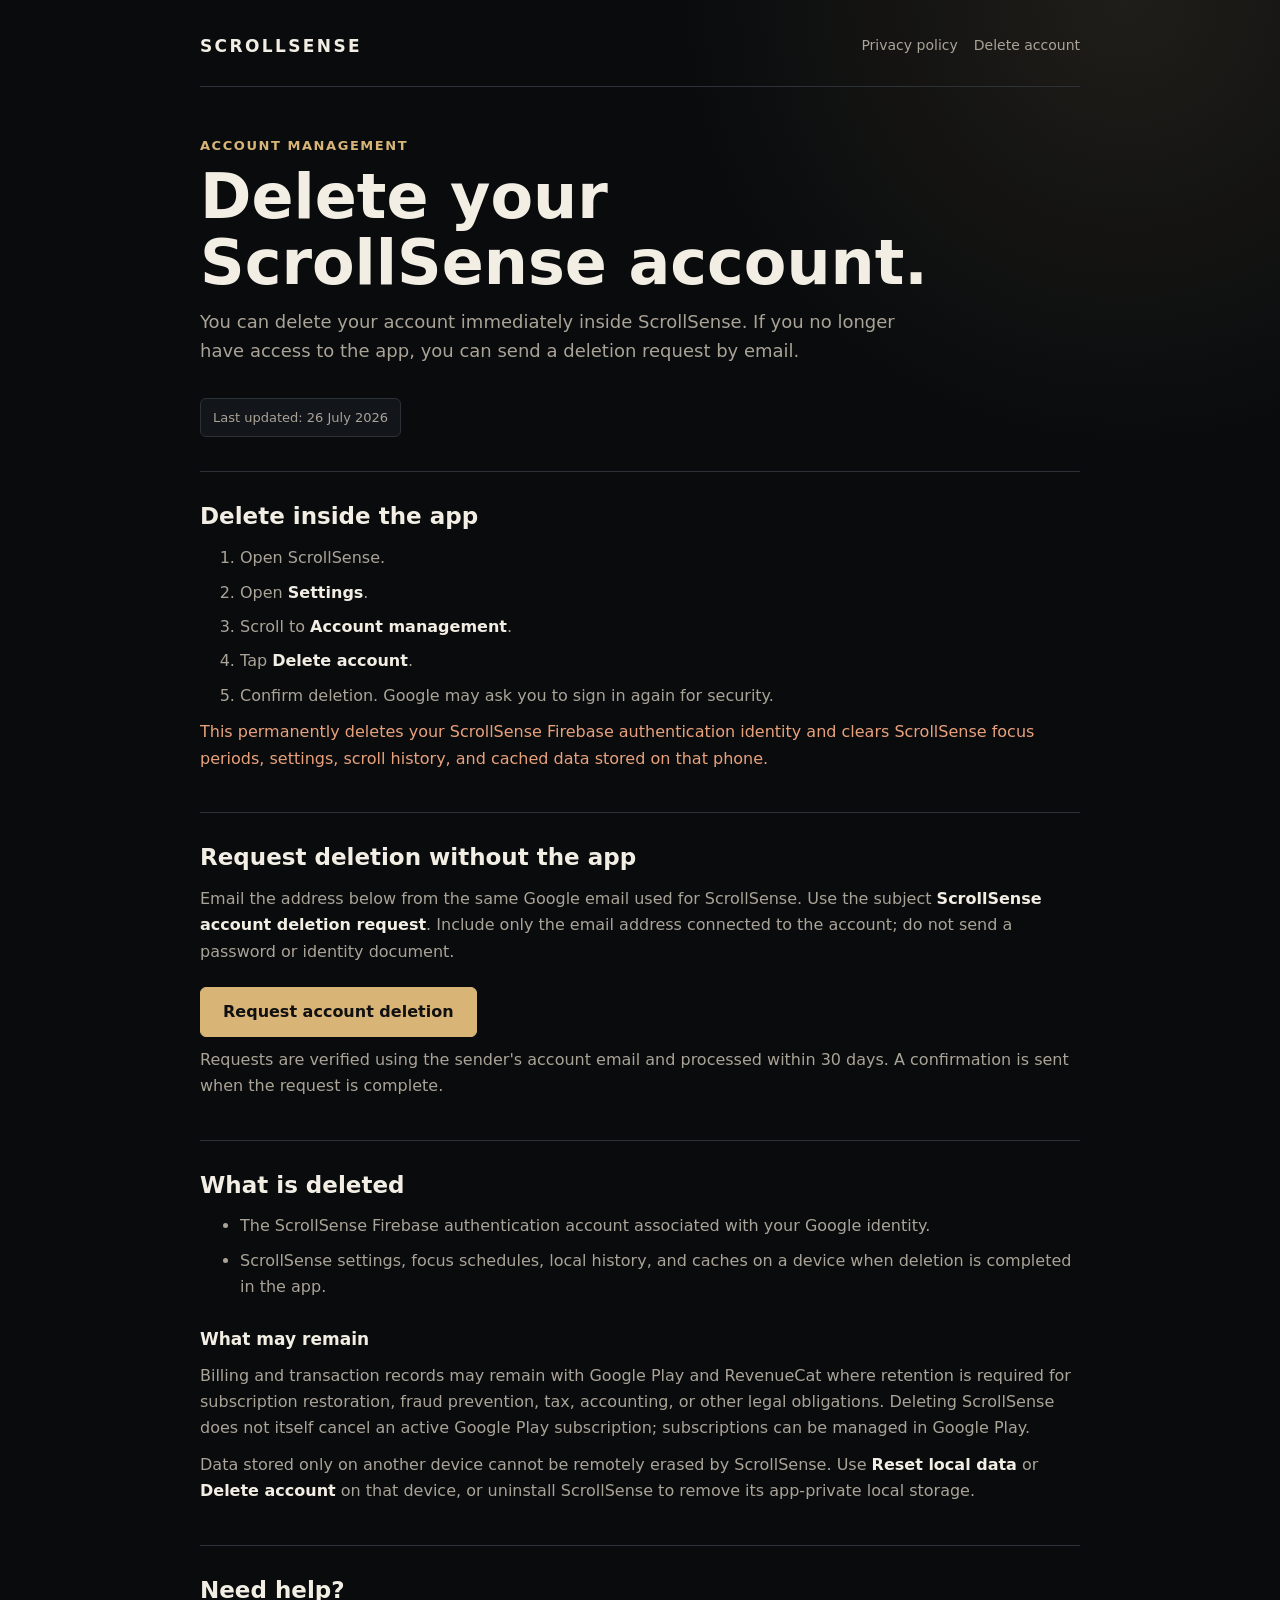
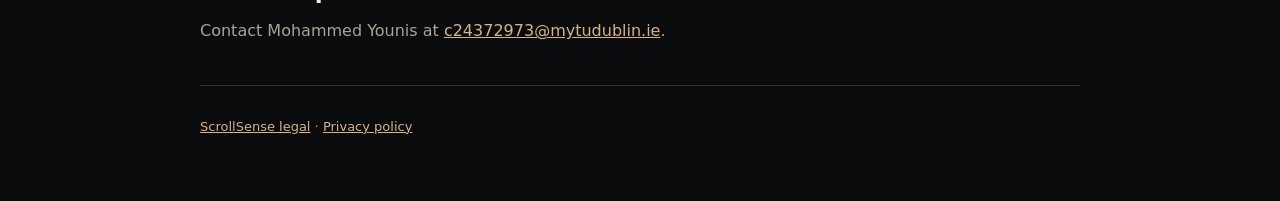
==== delete-account.html @ c6dba680 "Publish ScrollSense legal pages" ====
<!doctype html>
<html lang="en">
<head>
  <meta charset="utf-8">
  <meta name="viewport" content="width=device-width, initial-scale=1">
  <meta name="description" content="Delete a ScrollSense account and associated data.">
  <title>Delete Account | ScrollSense</title>
  <link rel="stylesheet" href="legal.css">
</head>
<body>
  <div class="shell">
    <header class="brand">
      <a class="brand-name" href="index.html">ScrollSense</a>
      <nav class="nav" aria-label="Legal pages">
        <a href="privacy-policy.html">Privacy policy</a>
        <a href="delete-account.html" aria-current="page">Delete account</a>
      </nav>
    </header>
    <main>
      <div class="eyebrow">Account management</div>
      <h1>Delete your ScrollSense account.</h1>
      <p class="lede">
        You can delete your account immediately inside ScrollSense. If you no longer have access
        to the app, you can send a deletion request by email.
      </p>
      <div class="meta">Last updated: 26 July 2026</div>

      <section>
        <h2>Delete inside the app</h2>
        <ol>
          <li>Open ScrollSense.</li>
          <li>Open <strong>Settings</strong>.</li>
          <li>Scroll to <strong>Account management</strong>.</li>
          <li>Tap <strong>Delete account</strong>.</li>
          <li>Confirm deletion. Google may ask you to sign in again for security.</li>
        </ol>
        <p class="danger-note">
          This permanently deletes your ScrollSense Firebase authentication identity and clears
          ScrollSense focus periods, settings, scroll history, and cached data stored on that phone.
        </p>
      </section>

      <section>
        <h2>Request deletion without the app</h2>
        <p>
          Email the address below from the same Google email used for ScrollSense. Use the subject
          <strong>ScrollSense account deletion request</strong>. Include only the email address
          connected to the account; do not send a password or identity document.
        </p>
        <a class="action" href="mailto:c24372973@mytudublin.ie?subject=ScrollSense%20account%20deletion%20request&amp;body=Please%20delete%20the%20ScrollSense%20account%20associated%20with%20this%20email%20address.">
          Request account deletion
        </a>
        <p>
          Requests are verified using the sender's account email and processed within 30 days.
          A confirmation is sent when the request is complete.
        </p>
      </section>

      <section>
        <h2>What is deleted</h2>
        <ul>
          <li>The ScrollSense Firebase authentication account associated with your Google identity.</li>
          <li>ScrollSense settings, focus schedules, local history, and caches on a device when deletion is completed in the app.</li>
        </ul>
        <h3>What may remain</h3>
        <p>
          Billing and transaction records may remain with Google Play and RevenueCat where
          retention is required for subscription restoration, fraud prevention, tax, accounting,
          or other legal obligations. Deleting ScrollSense does not itself cancel an active Google
          Play subscription; subscriptions can be managed in Google Play.
        </p>
        <p>
          Data stored only on another device cannot be remotely erased by ScrollSense. Use
          <strong>Reset local data</strong> or <strong>Delete account</strong> on that device, or
          uninstall ScrollSense to remove its app-private local storage.
        </p>
      </section>

      <section>
        <h2>Need help?</h2>
        <p>
          Contact Mohammed Younis at
          <a href="mailto:c24372973@mytudublin.ie">c24372973@mytudublin.ie</a>.
        </p>
      </section>
    </main>
    <footer>
      <a href="index.html">ScrollSense legal</a> &middot;
      <a href="privacy-policy.html">Privacy policy</a>
    </footer>
  </div>
</body>
</html>
---- legal.css ----
:root {
  color-scheme: dark;
  --bg: #090b0d;
  --surface: #12151a;
  --surface-strong: #191d23;
  --border: #2c3138;
  --text: #f3eee4;
  --muted: #aaa397;
  --gold: #d8b477;
  --danger: #e9a17c;
}

* {
  box-sizing: border-box;
}

html {
  background: var(--bg);
}

body {
  margin: 0;
  min-height: 100vh;
  background:
    radial-gradient(circle at 88% 0%, rgba(216, 180, 119, 0.11), transparent 28rem),
    var(--bg);
  color: var(--text);
  font-family: Inter, ui-sans-serif, system-ui, -apple-system, BlinkMacSystemFont, "Segoe UI", sans-serif;
  font-size: 16px;
  line-height: 1.65;
}

a {
  color: var(--gold);
}

a:hover {
  color: #f0d3a0;
}

.shell {
  width: min(880px, calc(100% - 32px));
  margin: 0 auto;
  padding: 28px 0 64px;
}

.brand {
  display: flex;
  align-items: center;
  justify-content: space-between;
  gap: 20px;
  padding: 4px 0 26px;
  border-bottom: 1px solid var(--border);
}

.brand-name {
  color: var(--text);
  font-size: 17px;
  font-weight: 750;
  letter-spacing: 0.14em;
  text-decoration: none;
  text-transform: uppercase;
}

.nav {
  display: flex;
  flex-wrap: wrap;
  gap: 16px;
}

.nav a {
  color: var(--muted);
  font-size: 14px;
  text-decoration: none;
}

main {
  padding-top: 48px;
}

.eyebrow {
  color: var(--gold);
  font-size: 13px;
  font-weight: 750;
  letter-spacing: 0.12em;
  text-transform: uppercase;
}

h1 {
  max-width: 760px;
  margin: 8px 0 12px;
  color: var(--text);
  font-size: clamp(36px, 7vw, 62px);
  line-height: 1.05;
}

.lede {
  max-width: 720px;
  margin: 0 0 32px;
  color: var(--muted);
  font-size: 18px;
}

.meta {
  display: inline-flex;
  margin-bottom: 34px;
  padding: 8px 12px;
  border: 1px solid var(--border);
  border-radius: 6px;
  background: var(--surface);
  color: var(--muted);
  font-size: 13px;
}

.notice {
  margin: 0 0 32px;
  padding: 18px 20px;
  border: 1px solid rgba(216, 180, 119, 0.4);
  border-radius: 8px;
  background: rgba(216, 180, 119, 0.08);
}

section {
  padding: 30px 0;
  border-top: 1px solid var(--border);
}

h2 {
  margin: 0 0 14px;
  font-size: 23px;
  line-height: 1.25;
}

h3 {
  margin: 24px 0 8px;
  font-size: 17px;
}

p,
ul,
ol {
  margin: 10px 0;
  color: var(--muted);
}

li + li {
  margin-top: 8px;
}

strong {
  color: var(--text);
}

.table-wrap {
  overflow-x: auto;
  margin-top: 18px;
  border: 1px solid var(--border);
  border-radius: 8px;
}

table {
  width: 100%;
  min-width: 660px;
  border-collapse: collapse;
  background: var(--surface);
}

th,
td {
  padding: 14px 16px;
  border-bottom: 1px solid var(--border);
  color: var(--muted);
  text-align: left;
  vertical-align: top;
}

th {
  color: var(--text);
  background: var(--surface-strong);
  font-size: 13px;
  letter-spacing: 0.04em;
}

tr:last-child td {
  border-bottom: 0;
}

.action {
  display: inline-flex;
  align-items: center;
  justify-content: center;
  min-height: 50px;
  margin-top: 12px;
  padding: 0 22px;
  border: 1px solid var(--gold);
  border-radius: 6px;
  background: var(--gold);
  color: #111;
  font-weight: 750;
  text-decoration: none;
}

.action:hover {
  background: #e6c793;
  color: #111;
}

.danger-note {
  color: var(--danger);
}

footer {
  padding-top: 30px;
  border-top: 1px solid var(--border);
  color: var(--muted);
  font-size: 13px;
}

@media (max-width: 600px) {
  .brand {
    align-items: flex-start;
    flex-direction: column;
  }

  main {
    padding-top: 34px;
  }

  .lede {
    font-size: 16px;
  }
}
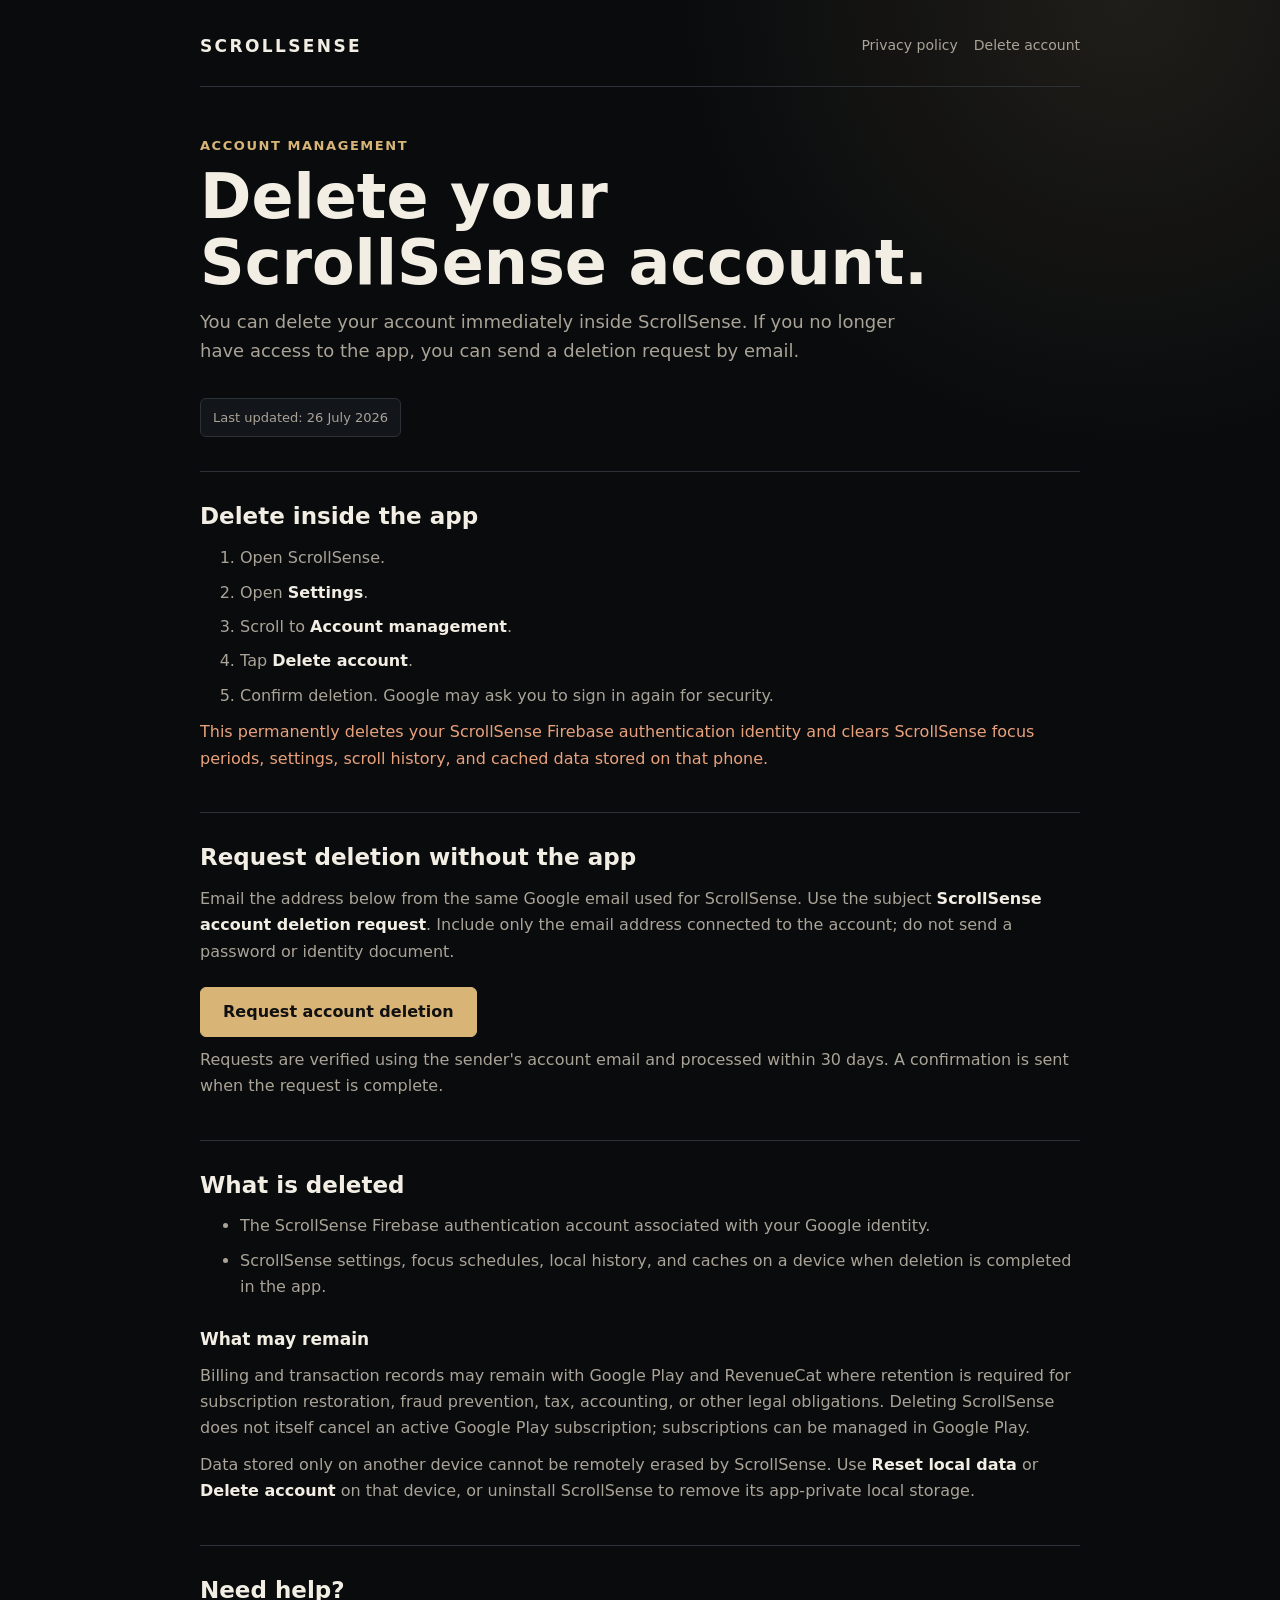
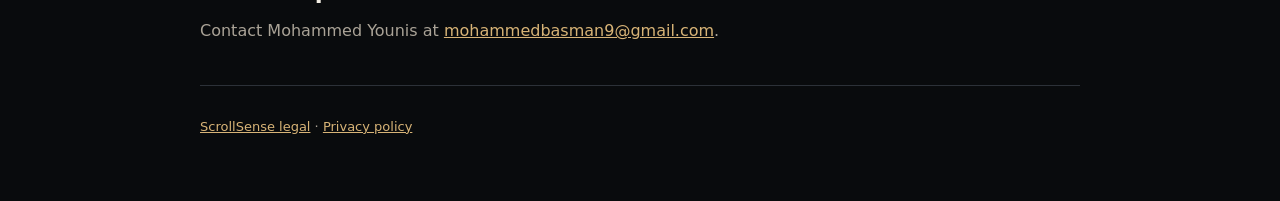
==== commit 433e3c6a: "Update privacy contact email" ====
--- a/delete-account.html
+++ b/delete-account.html
@@ -47,7 +47,7 @@
           <strong>ScrollSense account deletion request</strong>. Include only the email address
           connected to the account; do not send a password or identity document.
         </p>
-        <a class="action" href="mailto:c24372973@mytudublin.ie?subject=ScrollSense%20account%20deletion%20request&amp;body=Please%20delete%20the%20ScrollSense%20account%20associated%20with%20this%20email%20address.">
+        <a class="action" href="mailto:mohammedbasman9@gmail.com?subject=ScrollSense%20account%20deletion%20request&amp;body=Please%20delete%20the%20ScrollSense%20account%20associated%20with%20this%20email%20address.">
           Request account deletion
         </a>
         <p>
@@ -80,7 +80,7 @@
         <h2>Need help?</h2>
         <p>
           Contact Mohammed Younis at
-          <a href="mailto:c24372973@mytudublin.ie">c24372973@mytudublin.ie</a>.
+          <a href="mailto:mohammedbasman9@gmail.com">mohammedbasman9@gmail.com</a>.
         </p>
       </section>
     </main>
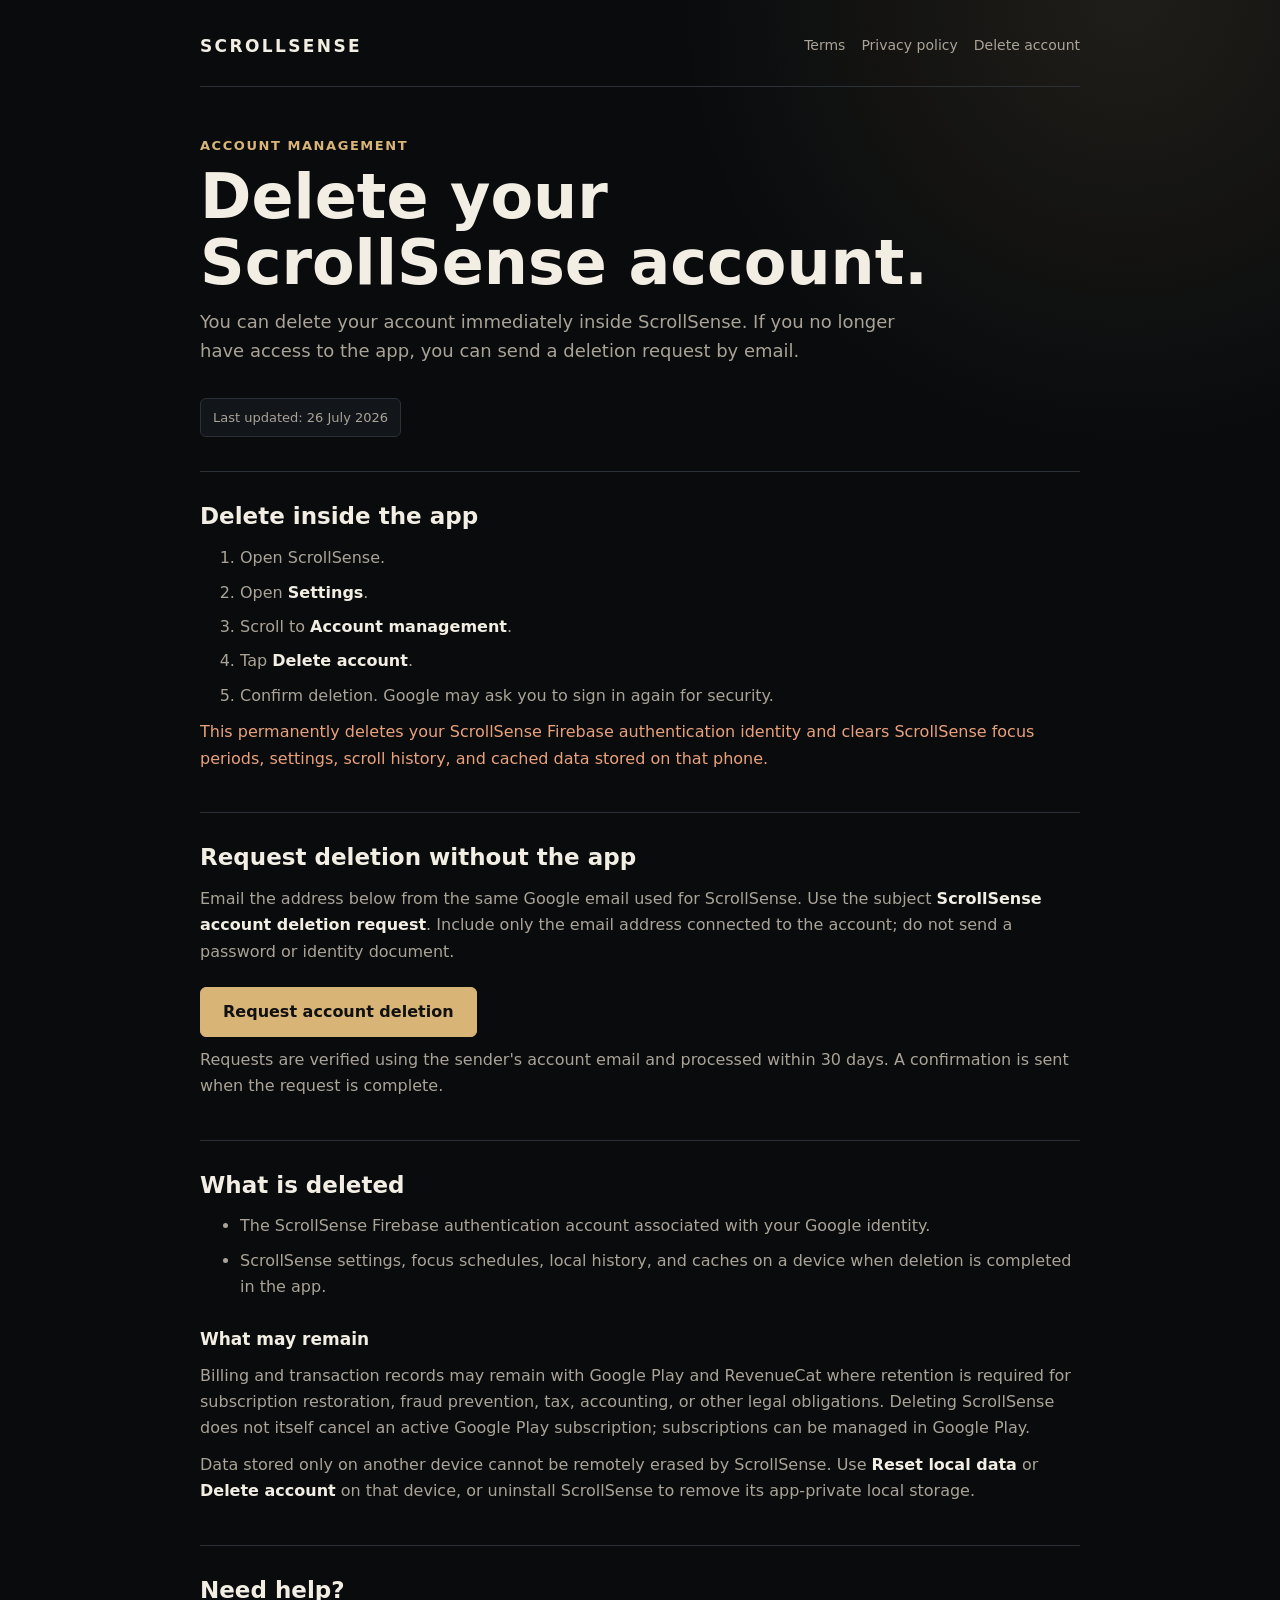
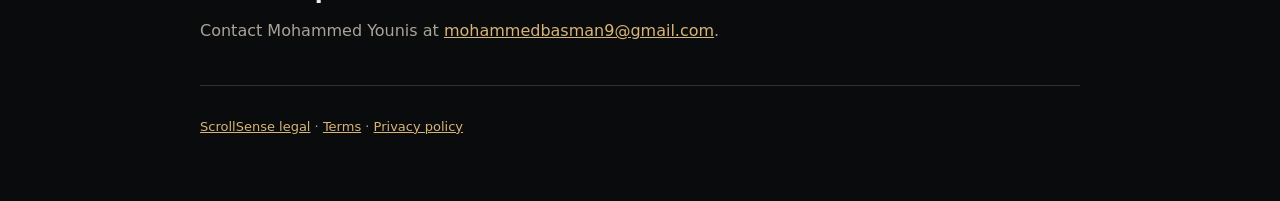
==== commit f45d5b0a: "Add terms and disclose local usage access" ====
--- a/delete-account.html
+++ b/delete-account.html
@@ -12,6 +12,7 @@
     <header class="brand">
       <a class="brand-name" href="index.html">ScrollSense</a>
       <nav class="nav" aria-label="Legal pages">
+        <a href="terms-of-service.html">Terms</a>
         <a href="privacy-policy.html">Privacy policy</a>
         <a href="delete-account.html" aria-current="page">Delete account</a>
       </nav>
@@ -86,6 +87,7 @@
     </main>
     <footer>
       <a href="index.html">ScrollSense legal</a> &middot;
+      <a href="terms-of-service.html">Terms</a> &middot;
       <a href="privacy-policy.html">Privacy policy</a>
     </footer>
   </div>
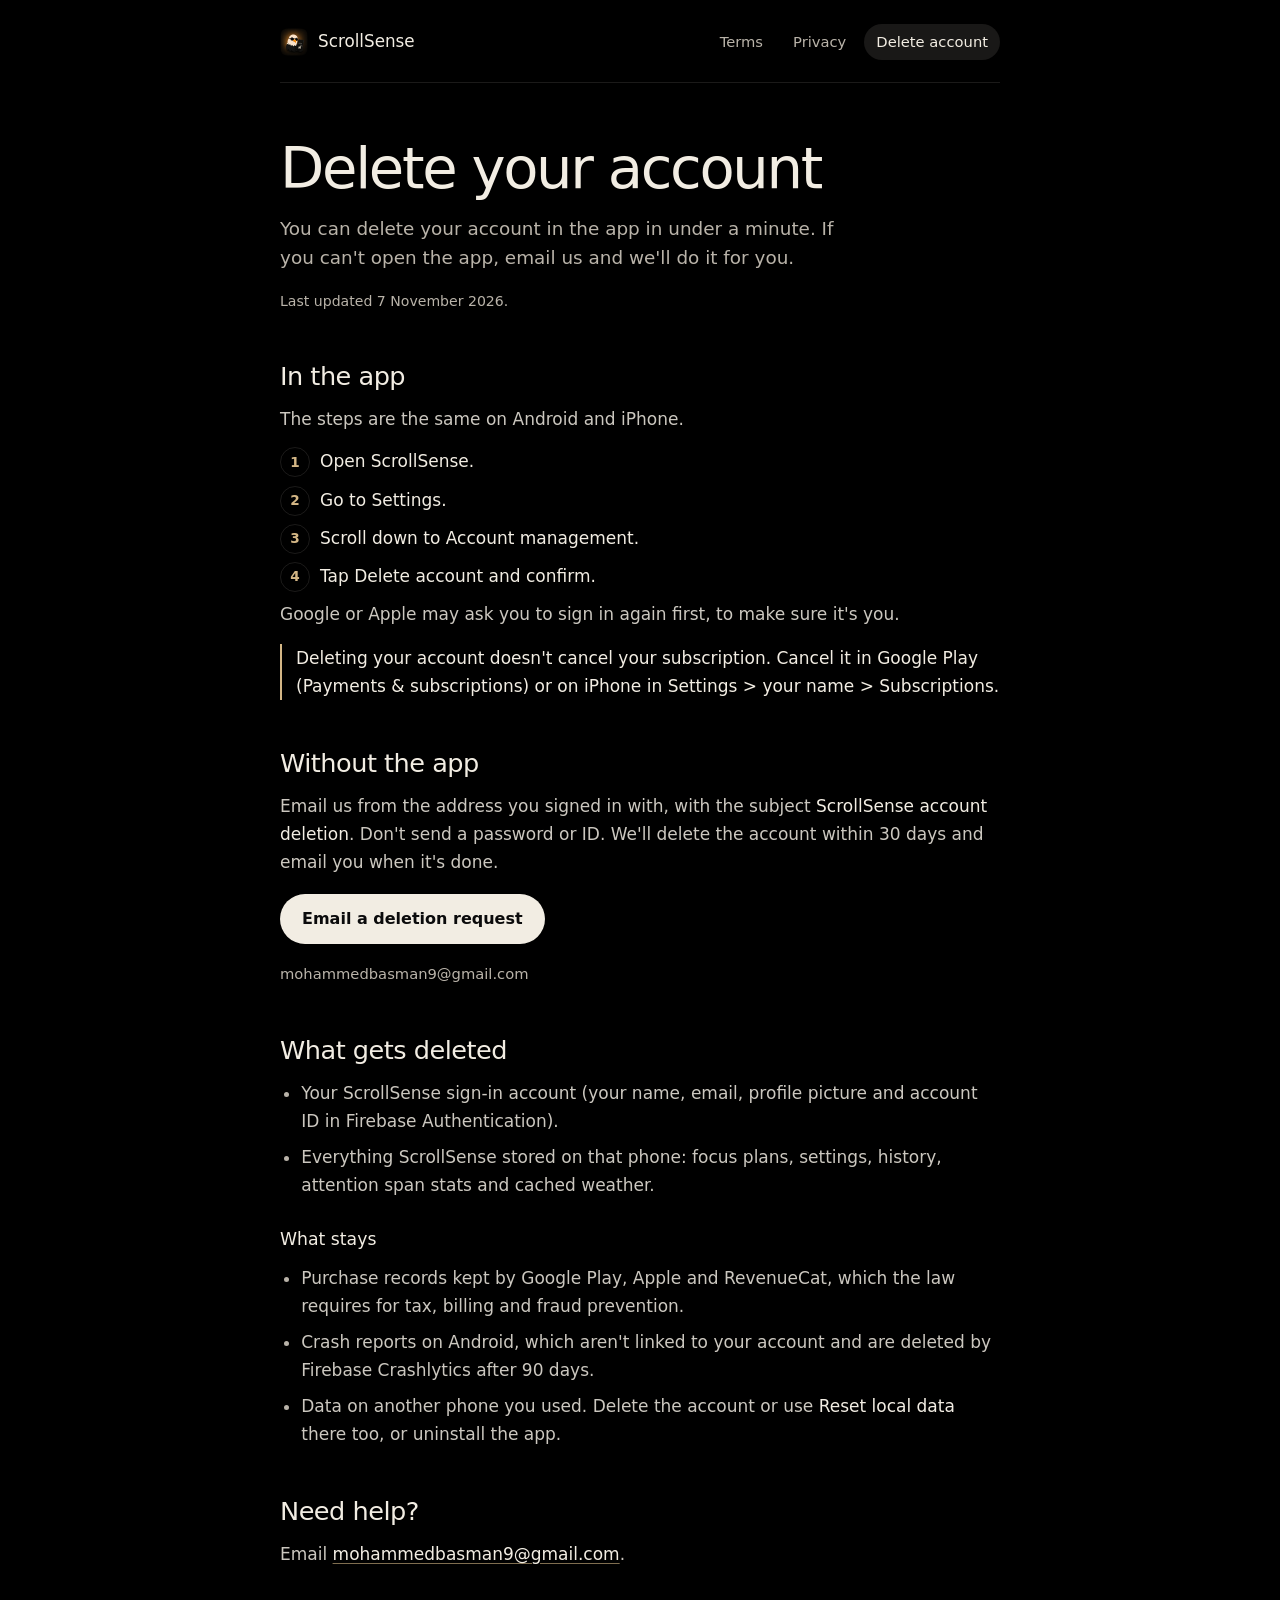
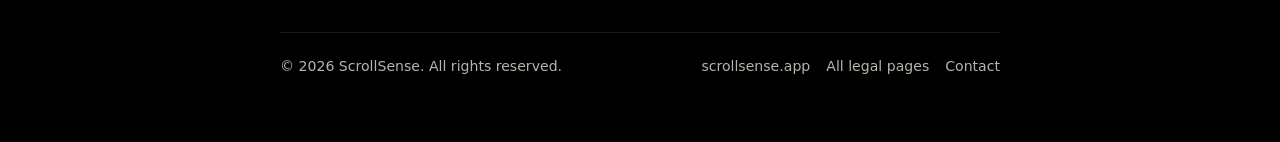
==== commit b40fbe66: "Restyle legal pages to match the website, cover iPhone, add copyright and no reverse engineering" ====
--- a/delete-account.html
+++ b/delete-account.html
@@ -2,93 +2,78 @@
 <html lang="en">
 <head>
   <meta charset="utf-8">
-  <meta name="viewport" content="width=device-width, initial-scale=1">
-  <meta name="description" content="Delete a ScrollSense account and associated data.">
-  <title>Delete Account | ScrollSense</title>
+  <meta name="viewport" content="width=device-width, initial-scale=1, viewport-fit=cover">
+  <meta name="description" content="How to delete your ScrollSense account and data on Android and iPhone.">
+  <meta name="theme-color" content="#000000">
+  <title>Delete your account | ScrollSense</title>
+  <link rel="icon" href="favicon.png" type="image/png">
+  <link rel="preload" href="fonts/dm-sans-latin-opsz-normal.woff2" as="font" type="font/woff2" crossorigin>
   <link rel="stylesheet" href="legal.css">
 </head>
 <body>
   <div class="shell">
-    <header class="brand">
-      <a class="brand-name" href="index.html">ScrollSense</a>
+    <header class="top">
+      <a class="brand" href="https://scrollsense.app"><img src="favicon.png" alt="" width="28" height="28">ScrollSense</a>
       <nav class="nav" aria-label="Legal pages">
         <a href="terms-of-service.html">Terms</a>
-        <a href="privacy-policy.html">Privacy policy</a>
+        <a href="privacy-policy.html">Privacy</a>
         <a href="delete-account.html" aria-current="page">Delete account</a>
       </nav>
     </header>
     <main>
-      <div class="eyebrow">Account management</div>
-      <h1>Delete your ScrollSense account.</h1>
-      <p class="lede">
-        You can delete your account immediately inside ScrollSense. If you no longer have access
-        to the app, you can send a deletion request by email.
-      </p>
-      <div class="meta">Last updated: 26 July 2026</div>
 
-      <section>
-        <h2>Delete inside the app</h2>
-        <ol>
+      <div class="intro">
+        <h1>Delete your account</h1>
+        <p class="lede">You can delete your account in the app in under a minute. If you can't open the app, email us and we'll do it for you.</p>
+        <p class="updated">Last updated 7 November 2026.</p>
+      </div>
+
+      <section id="in-app">
+        <h2>In the app</h2>
+        <p>The steps are the same on Android and iPhone.</p>
+        <ol class="steps">
           <li>Open ScrollSense.</li>
-          <li>Open <strong>Settings</strong>.</li>
-          <li>Scroll to <strong>Account management</strong>.</li>
-          <li>Tap <strong>Delete account</strong>.</li>
-          <li>Confirm deletion. Google may ask you to sign in again for security.</li>
+          <li>Go to <strong>Settings</strong>.</li>
+          <li>Scroll down to <strong>Account management</strong>.</li>
+          <li>Tap <strong>Delete account</strong> and confirm.</li>
         </ol>
-        <p class="danger-note">
-          This permanently deletes your ScrollSense Firebase authentication identity and clears
-          ScrollSense focus periods, settings, scroll history, and cached data stored on that phone.
-        </p>
+        <p>Google or Apple may ask you to sign in again first, to make sure it's you.</p>
+        <p class="note">Deleting your account doesn't cancel your subscription. Cancel it in Google Play (Payments &amp; subscriptions) or on iPhone in Settings &gt; your name &gt; Subscriptions.</p>
       </section>
 
-      <section>
-        <h2>Request deletion without the app</h2>
-        <p>
-          Email the address below from the same Google email used for ScrollSense. Use the subject
-          <strong>ScrollSense account deletion request</strong>. Include only the email address
-          connected to the account; do not send a password or identity document.
-        </p>
-        <a class="action" href="mailto:mohammedbasman9@gmail.com?subject=ScrollSense%20account%20deletion%20request&amp;body=Please%20delete%20the%20ScrollSense%20account%20associated%20with%20this%20email%20address.">
-          Request account deletion
-        </a>
-        <p>
-          Requests are verified using the sender's account email and processed within 30 days.
-          A confirmation is sent when the request is complete.
-        </p>
+      <section id="email">
+        <h2>Without the app</h2>
+        <p>Email us from the address you signed in with, with the subject <strong>ScrollSense account deletion</strong>. Don't send a password or ID. We'll delete the account within 30 days and email you when it's done.</p>
+        <a class="button" href="mailto:mohammedbasman9@gmail.com?subject=ScrollSense%20account%20deletion&amp;body=Please%20delete%20the%20ScrollSense%20account%20for%20this%20email%20address.">Email a deletion request</a>
+        <p><span class="copy">mohammedbasman9@gmail.com</span></p>
       </section>
 
-      <section>
-        <h2>What is deleted</h2>
+      <section id="what">
+        <h2>What gets deleted</h2>
         <ul>
-          <li>The ScrollSense Firebase authentication account associated with your Google identity.</li>
-          <li>ScrollSense settings, focus schedules, local history, and caches on a device when deletion is completed in the app.</li>
+          <li>Your ScrollSense sign-in account (your name, email, profile picture and account ID in Firebase Authentication).</li>
+          <li>Everything ScrollSense stored on that phone: focus plans, settings, history, attention span stats and cached weather.</li>
         </ul>
-        <h3>What may remain</h3>
-        <p>
-          Billing and transaction records may remain with Google Play and RevenueCat where
-          retention is required for subscription restoration, fraud prevention, tax, accounting,
-          or other legal obligations. Deleting ScrollSense does not itself cancel an active Google
-          Play subscription; subscriptions can be managed in Google Play.
-        </p>
-        <p>
-          Data stored only on another device cannot be remotely erased by ScrollSense. Use
-          <strong>Reset local data</strong> or <strong>Delete account</strong> on that device, or
-          uninstall ScrollSense to remove its app-private local storage.
-        </p>
+        <h3>What stays</h3>
+        <ul>
+          <li>Purchase records kept by Google Play, Apple and RevenueCat, which the law requires for tax, billing and fraud prevention.</li>
+          <li>Crash reports on Android, which aren't linked to your account and are deleted by Firebase Crashlytics after 90 days.</li>
+          <li>Data on another phone you used. Delete the account or use <strong>Reset local data</strong> there too, or uninstall the app.</li>
+        </ul>
       </section>
 
-      <section>
+      <section id="help">
         <h2>Need help?</h2>
-        <p>
-          Contact Mohammed Younis at
-          <a href="mailto:mohammedbasman9@gmail.com">mohammedbasman9@gmail.com</a>.
-        </p>
+        <p>Email <a href="mailto:mohammedbasman9@gmail.com">mohammedbasman9@gmail.com</a>.</p>
       </section>
     </main>
     <footer>
-      <a href="index.html">ScrollSense legal</a> &middot;
-      <a href="terms-of-service.html">Terms</a> &middot;
-      <a href="privacy-policy.html">Privacy policy</a>
+      <span>&copy; 2026 ScrollSense. All rights reserved.</span>
+      <nav aria-label="More">
+        <a href="https://scrollsense.app">scrollsense.app</a>
+        <a href="index.html">All legal pages</a>
+        <a href="mailto:mohammedbasman9@gmail.com">Contact</a>
+      </nav>
     </footer>
   </div>
 </body>
--- a/legal.css
+++ b/legal.css
@@ -1,232 +1,148 @@
+/* ScrollSense legal pages. Same look as scrollsense.app: black, warm white, one gold accent, DM Sans only. */
+@font-face {
+  font-family: "DM Sans";
+  font-style: normal;
+  font-display: swap;
+  font-weight: 100 1000;
+  src: url(fonts/dm-sans-latin-opsz-normal.woff2) format("woff2-variations");
+  unicode-range: U+0000-00FF, U+0131, U+0152-0153, U+02BB-02BC, U+02C6, U+02DA, U+02DC, U+0304, U+0308, U+0329, U+2000-206F, U+20AC, U+2122, U+2191, U+2193, U+2212, U+2215, U+FEFF, U+FFFD;
+}
+@font-face {
+  font-family: "DM Sans";
+  font-style: normal;
+  font-display: swap;
+  font-weight: 100 1000;
+  src: url(fonts/dm-sans-latin-ext-opsz-normal.woff2) format("woff2-variations");
+  unicode-range: U+0100-02BA, U+02BD-02C5, U+02C7-02CC, U+02CE-02D7, U+02DD-02FF, U+0304, U+0308, U+0329, U+1D00-1DBF, U+1E00-1E9F, U+1EF2-1EFF, U+2020, U+20A0-20AB, U+20AD-20C0, U+2113, U+2C60-2C7F, U+A720-A7FF;
+}
+
 :root {
   color-scheme: dark;
-  --bg: #090b0d;
-  --surface: #12151a;
-  --surface-strong: #191d23;
-  --border: #2c3138;
-  --text: #f3eee4;
-  --muted: #aaa397;
-  --gold: #d8b477;
-  --danger: #e9a17c;
+  --bg: #000;
+  --ink: #f2ede3;
+  --ink-2: rgba(242, 237, 227, 0.84);
+  --mute: #b9b3a9;
+  --line: rgba(242, 237, 227, 0.11);
+  --gold: #d4b786;
+  --gutter: max(20px, env(safe-area-inset-left, 0px));
 }
 
-* {
-  box-sizing: border-box;
-}
-
-html {
-  background: var(--bg);
-}
-
+* { box-sizing: border-box; }
+html { background: var(--bg); -webkit-text-size-adjust: 100%; scroll-behavior: smooth; scroll-padding-top: 24px; }
 body {
   margin: 0;
   min-height: 100vh;
-  background:
-    radial-gradient(circle at 88% 0%, rgba(216, 180, 119, 0.11), transparent 28rem),
-    var(--bg);
-  color: var(--text);
-  font-family: Inter, ui-sans-serif, system-ui, -apple-system, BlinkMacSystemFont, "Segoe UI", sans-serif;
-  font-size: 16px;
+  background: var(--bg);
+  color: var(--ink-2);
+  font-family: "DM Sans", system-ui, -apple-system, "Segoe UI", sans-serif;
+  font-size: 17px;
+  font-weight: 400;
   line-height: 1.65;
+  -webkit-font-smoothing: antialiased;
 }
+::selection { background: rgba(212, 183, 134, 0.35); color: var(--ink); }
 
-a {
-  color: var(--gold);
+a { color: var(--ink); text-decoration: underline; text-decoration-color: rgba(212, 183, 134, 0.6); text-underline-offset: 3px; transition: text-decoration-color 200ms ease; }
+a:hover { text-decoration-color: var(--gold); }
+a:focus-visible, .button:focus-visible { outline: 2px solid var(--gold); outline-offset: 3px; border-radius: 6px; }
+
+.shell { width: 100%; max-width: 760px; margin: 0 auto; padding: 24px var(--gutter) 64px; }
+
+/* Header */
+.top { display: flex; align-items: center; justify-content: space-between; gap: 16px 24px; flex-wrap: wrap; padding-bottom: 22px; border-bottom: 1px solid var(--line); }
+.brand { display: inline-flex; align-items: center; gap: 10px; color: var(--ink); font-weight: 500; font-size: 1.05rem; text-decoration: none; }
+.brand img { width: 28px; height: 28px; border-radius: 8px; }
+.nav { display: flex; flex-wrap: wrap; gap: 6px; }
+.nav a { padding: 6px 12px; border-radius: 999px; color: var(--mute); font-size: 0.92rem; font-weight: 500; text-decoration: none; transition: color 200ms ease, background-color 200ms ease; }
+.nav a:hover { color: var(--ink); background: rgba(242, 237, 227, 0.06); }
+.nav a[aria-current="page"] { color: var(--ink); background: rgba(242, 237, 227, 0.1); }
+
+/* Page title */
+.intro { padding: 56px 0 8px; }
+h1 { margin: 0; color: var(--ink); font-size: clamp(2.4rem, 7vw, 3.6rem); font-weight: 500; letter-spacing: -0.04em; line-height: 1.04; text-wrap: balance; }
+.lede { max-width: 36rem; margin: 16px 0 0; color: var(--mute); font-size: 1.15rem; line-height: 1.55; }
+.updated { margin: 18px 0 0; color: var(--mute); font-size: 0.88rem; font-variant-numeric: tabular-nums; }
+
+/* In short */
+.short { margin: 36px 0 0; padding: 22px 0; border-top: 1px solid var(--line); border-bottom: 1px solid var(--line); }
+.short h2 { margin: 0 0 12px; font-size: 1rem; color: var(--gold); letter-spacing: 0; }
+.short ul { margin: 0; padding: 0; list-style: none; display: grid; gap: 10px; }
+.short li { position: relative; padding-left: 22px; color: var(--ink); }
+.short li::before { content: ""; position: absolute; left: 2px; top: 0.72em; width: 7px; height: 7px; border-radius: 50%; background: var(--gold); }
+
+/* On this page */
+.toc { margin: 30px 0 0; }
+.toc p { margin: 0 0 8px; color: var(--mute); font-size: 0.88rem; font-weight: 600; }
+.toc ol { margin: 0; padding: 0; list-style: none; display: flex; flex-wrap: wrap; gap: 8px; }
+.toc a { display: inline-block; padding: 6px 12px; border: 1px solid var(--line); border-radius: 999px; color: var(--ink-2); font-size: 0.9rem; text-decoration: none; transition: border-color 200ms ease, color 200ms ease; }
+.toc a:hover { border-color: rgba(212, 183, 134, 0.6); color: var(--ink); }
+
+/* Sections */
+section { padding: 40px 0 0; }
+section + section { margin-top: 8px; }
+h2 { margin: 0 0 12px; color: var(--ink); font-size: clamp(1.35rem, 3vw, 1.6rem); font-weight: 500; letter-spacing: -0.02em; line-height: 1.25; text-wrap: balance; }
+h3 { margin: 26px 0 6px; color: var(--ink); font-size: 1.08rem; font-weight: 500; }
+p, ul, ol { margin: 10px 0 0; }
+ul, ol { padding-left: 1.25em; }
+li + li { margin-top: 8px; }
+li::marker { color: var(--mute); }
+strong { color: var(--ink); font-weight: 500; }
+
+/* Platform tag, used only where a line applies to one phone */
+.tag { display: inline-block; margin-right: 6px; padding: 1px 8px; border: 1px solid var(--line); border-radius: 999px; color: var(--mute); font-size: 0.78rem; font-weight: 600; vertical-align: 0.1em; white-space: nowrap; }
+
+/* Tables */
+.table-wrap { margin-top: 16px; overflow-x: auto; -webkit-overflow-scrolling: touch; }
+table { width: 100%; min-width: 560px; border-collapse: collapse; font-size: 0.95rem; }
+th, td { padding: 14px 16px 14px 0; border-bottom: 1px solid var(--line); text-align: left; vertical-align: top; }
+th { color: var(--mute); font-size: 0.85rem; font-weight: 600; }
+td:first-child { color: var(--ink); font-weight: 500; width: 28%; }
+
+/* Steps */
+.steps { counter-reset: step; list-style: none; padding: 0; display: grid; gap: 10px; margin-top: 14px; }
+.steps li { counter-increment: step; position: relative; margin: 0; padding-left: 40px; min-height: 28px; color: var(--ink); }
+.steps li::before { content: counter(step); position: absolute; left: 0; top: 0; width: 28px; height: 28px; border-radius: 50%; border: 1px solid var(--line); display: grid; place-items: center; color: var(--gold); font-size: 0.85rem; font-weight: 600; font-variant-numeric: tabular-nums; }
+
+.cols { display: grid; grid-template-columns: repeat(2, minmax(0, 1fr)); gap: 32px; }
+.cols > div { min-width: 0; }
+
+.note { margin-top: 16px; padding-left: 14px; border-left: 2px solid var(--gold); color: var(--ink); }
+
+/* Button, same pill as the website */
+.button { display: inline-flex; align-items: center; gap: 10px; height: 50px; margin-top: 18px; padding: 0 22px; border-radius: 999px; background: var(--ink); color: #0b0b0c; font-weight: 600; font-size: 1rem; text-decoration: none; transition: transform 160ms cubic-bezier(0.23, 1, 0.32, 1), background-color 200ms ease; }
+.button:hover { background: #fff; color: #0b0b0c; }
+.button:active { transform: scale(0.97); }
+.copy { display: inline-block; margin-top: 8px; color: var(--mute); font-size: 0.92rem; user-select: all; }
+
+/* Index cards: plain rows, no boxes */
+.docs { margin-top: 36px; border-top: 1px solid var(--line); }
+.docs a { display: grid; grid-template-columns: minmax(0, 1fr) auto; align-items: center; gap: 16px; padding: 22px 0; border-bottom: 1px solid var(--line); text-decoration: none; }
+.docs strong { display: block; font-size: 1.25rem; }
+.docs span { display: block; color: var(--mute); font-size: 0.98rem; }
+.docs svg { color: var(--mute); transition: transform 260ms cubic-bezier(0.23, 1, 0.32, 1), color 200ms ease; }
+.docs a:hover svg { transform: translateX(3px); color: var(--gold); }
+
+footer { margin-top: 64px; padding-top: 22px; border-top: 1px solid var(--line); display: flex; flex-wrap: wrap; justify-content: space-between; gap: 10px 20px; color: var(--mute); font-size: 0.88rem; }
+footer nav { display: flex; flex-wrap: wrap; gap: 16px; }
+footer a { color: var(--mute); text-decoration: none; }
+footer a:hover { color: var(--ink); }
+
+@media (max-width: 640px) {
+  body { font-size: 16px; }
+  .intro { padding-top: 40px; }
+  .cols { grid-template-columns: 1fr; gap: 8px; }
+  /* Stack the data table on phones so nothing scrolls sideways */
+  table, tbody, tr, td { display: block; min-width: 0; width: auto; }
+  thead { display: none; }
+  tr { padding: 16px 0; border-bottom: 1px solid var(--line); }
+  td { padding: 0; border: 0; }
+  td:first-child { width: auto; margin-bottom: 8px; }
+  td + td { margin-top: 6px; }
+  td:nth-child(2)::before, td:nth-child(3)::before { display: block; color: var(--mute); font-size: 0.8rem; font-weight: 600; }
+  td:nth-child(2)::before { content: "What it gets"; }
+  td:nth-child(3)::before { content: "Why"; }
 }
-
-a:hover {
-  color: #f0d3a0;
+@media (prefers-reduced-motion: reduce) {
+  html { scroll-behavior: auto; }
+  * { transition: none !important; }
 }
-
-.shell {
-  width: min(880px, calc(100% - 32px));
-  margin: 0 auto;
-  padding: 28px 0 64px;
-}
-
-.brand {
-  display: flex;
-  align-items: center;
-  justify-content: space-between;
-  gap: 20px;
-  padding: 4px 0 26px;
-  border-bottom: 1px solid var(--border);
-}
-
-.brand-name {
-  color: var(--text);
-  font-size: 17px;
-  font-weight: 750;
-  letter-spacing: 0.14em;
-  text-decoration: none;
-  text-transform: uppercase;
-}
-
-.nav {
-  display: flex;
-  flex-wrap: wrap;
-  gap: 16px;
-}
-
-.nav a {
-  color: var(--muted);
-  font-size: 14px;
-  text-decoration: none;
-}
-
-main {
-  padding-top: 48px;
-}
-
-.eyebrow {
-  color: var(--gold);
-  font-size: 13px;
-  font-weight: 750;
-  letter-spacing: 0.12em;
-  text-transform: uppercase;
-}
-
-h1 {
-  max-width: 760px;
-  margin: 8px 0 12px;
-  color: var(--text);
-  font-size: clamp(36px, 7vw, 62px);
-  line-height: 1.05;
-}
-
-.lede {
-  max-width: 720px;
-  margin: 0 0 32px;
-  color: var(--muted);
-  font-size: 18px;
-}
-
-.meta {
-  display: inline-flex;
-  margin-bottom: 34px;
-  padding: 8px 12px;
-  border: 1px solid var(--border);
-  border-radius: 6px;
-  background: var(--surface);
-  color: var(--muted);
-  font-size: 13px;
-}
-
-.notice {
-  margin: 0 0 32px;
-  padding: 18px 20px;
-  border: 1px solid rgba(216, 180, 119, 0.4);
-  border-radius: 8px;
-  background: rgba(216, 180, 119, 0.08);
-}
-
-section {
-  padding: 30px 0;
-  border-top: 1px solid var(--border);
-}
-
-h2 {
-  margin: 0 0 14px;
-  font-size: 23px;
-  line-height: 1.25;
-}
-
-h3 {
-  margin: 24px 0 8px;
-  font-size: 17px;
-}
-
-p,
-ul,
-ol {
-  margin: 10px 0;
-  color: var(--muted);
-}
-
-li + li {
-  margin-top: 8px;
-}
-
-strong {
-  color: var(--text);
-}
-
-.table-wrap {
-  overflow-x: auto;
-  margin-top: 18px;
-  border: 1px solid var(--border);
-  border-radius: 8px;
-}
-
-table {
-  width: 100%;
-  min-width: 660px;
-  border-collapse: collapse;
-  background: var(--surface);
-}
-
-th,
-td {
-  padding: 14px 16px;
-  border-bottom: 1px solid var(--border);
-  color: var(--muted);
-  text-align: left;
-  vertical-align: top;
-}
-
-th {
-  color: var(--text);
-  background: var(--surface-strong);
-  font-size: 13px;
-  letter-spacing: 0.04em;
-}
-
-tr:last-child td {
-  border-bottom: 0;
-}
-
-.action {
-  display: inline-flex;
-  align-items: center;
-  justify-content: center;
-  min-height: 50px;
-  margin-top: 12px;
-  padding: 0 22px;
-  border: 1px solid var(--gold);
-  border-radius: 6px;
-  background: var(--gold);
-  color: #111;
-  font-weight: 750;
-  text-decoration: none;
-}
-
-.action:hover {
-  background: #e6c793;
-  color: #111;
-}
-
-.danger-note {
-  color: var(--danger);
-}
-
-footer {
-  padding-top: 30px;
-  border-top: 1px solid var(--border);
-  color: var(--muted);
-  font-size: 13px;
-}
-
-@media (max-width: 600px) {
-  .brand {
-    align-items: flex-start;
-    flex-direction: column;
-  }
-
-  main {
-    padding-top: 34px;
-  }
-
-  .lede {
-    font-size: 16px;
-  }
-}
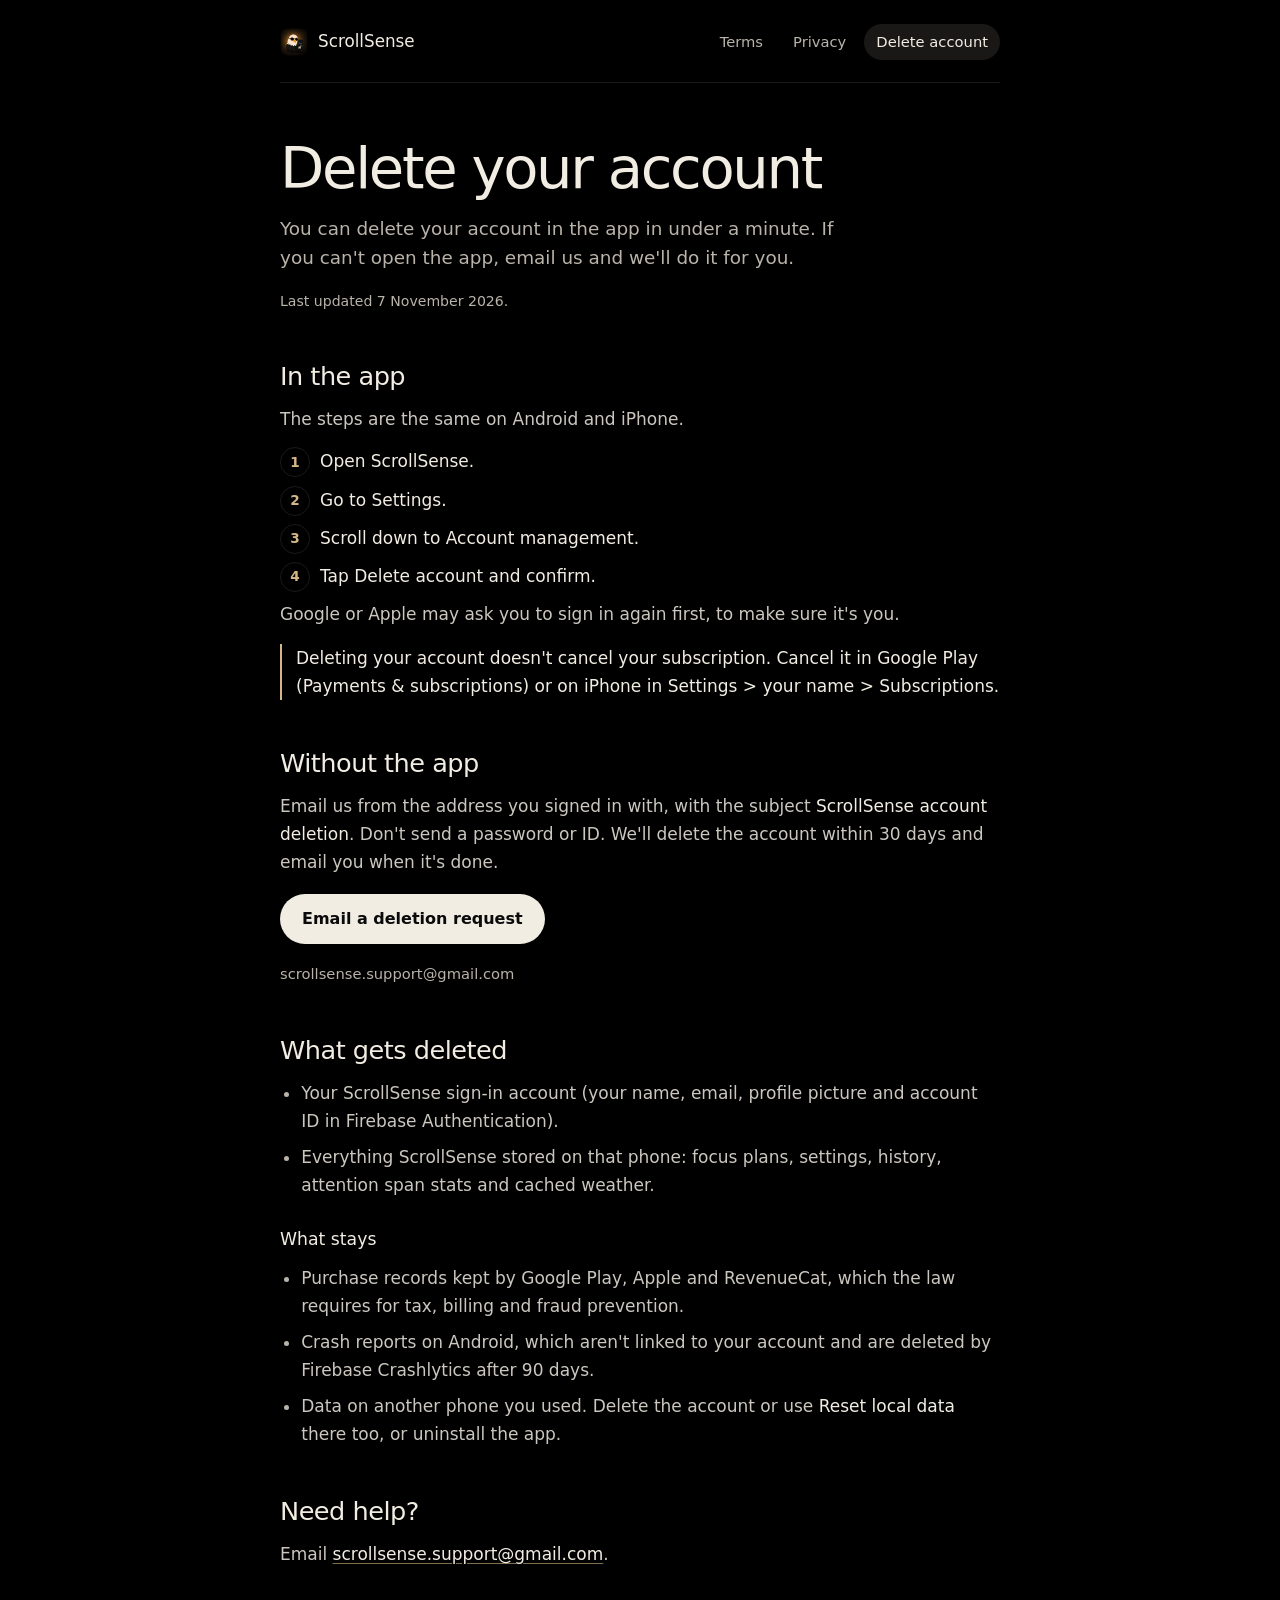
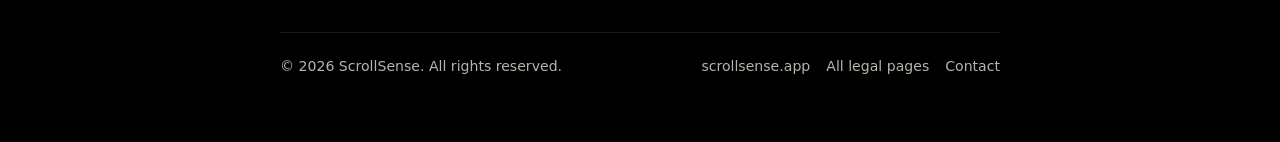
==== commit 6f2f19f3: "Use Basman Saed and the support email on the legal pages" ====
--- a/delete-account.html
+++ b/delete-account.html
@@ -44,8 +44,8 @@
       <section id="email">
         <h2>Without the app</h2>
         <p>Email us from the address you signed in with, with the subject <strong>ScrollSense account deletion</strong>. Don't send a password or ID. We'll delete the account within 30 days and email you when it's done.</p>
-        <a class="button" href="mailto:mohammedbasman9@gmail.com?subject=ScrollSense%20account%20deletion&amp;body=Please%20delete%20the%20ScrollSense%20account%20for%20this%20email%20address.">Email a deletion request</a>
-        <p><span class="copy">mohammedbasman9@gmail.com</span></p>
+        <a class="button" href="mailto:scrollsense.support@gmail.com?subject=ScrollSense%20account%20deletion&amp;body=Please%20delete%20the%20ScrollSense%20account%20for%20this%20email%20address.">Email a deletion request</a>
+        <p><span class="copy">scrollsense.support@gmail.com</span></p>
       </section>
 
       <section id="what">
@@ -64,7 +64,7 @@
 
       <section id="help">
         <h2>Need help?</h2>
-        <p>Email <a href="mailto:mohammedbasman9@gmail.com">mohammedbasman9@gmail.com</a>.</p>
+        <p>Email <a href="mailto:scrollsense.support@gmail.com">scrollsense.support@gmail.com</a>.</p>
       </section>
     </main>
     <footer>
@@ -72,7 +72,7 @@
       <nav aria-label="More">
         <a href="https://scrollsense.app">scrollsense.app</a>
         <a href="index.html">All legal pages</a>
-        <a href="mailto:mohammedbasman9@gmail.com">Contact</a>
+        <a href="mailto:scrollsense.support@gmail.com">Contact</a>
       </nav>
     </footer>
   </div>
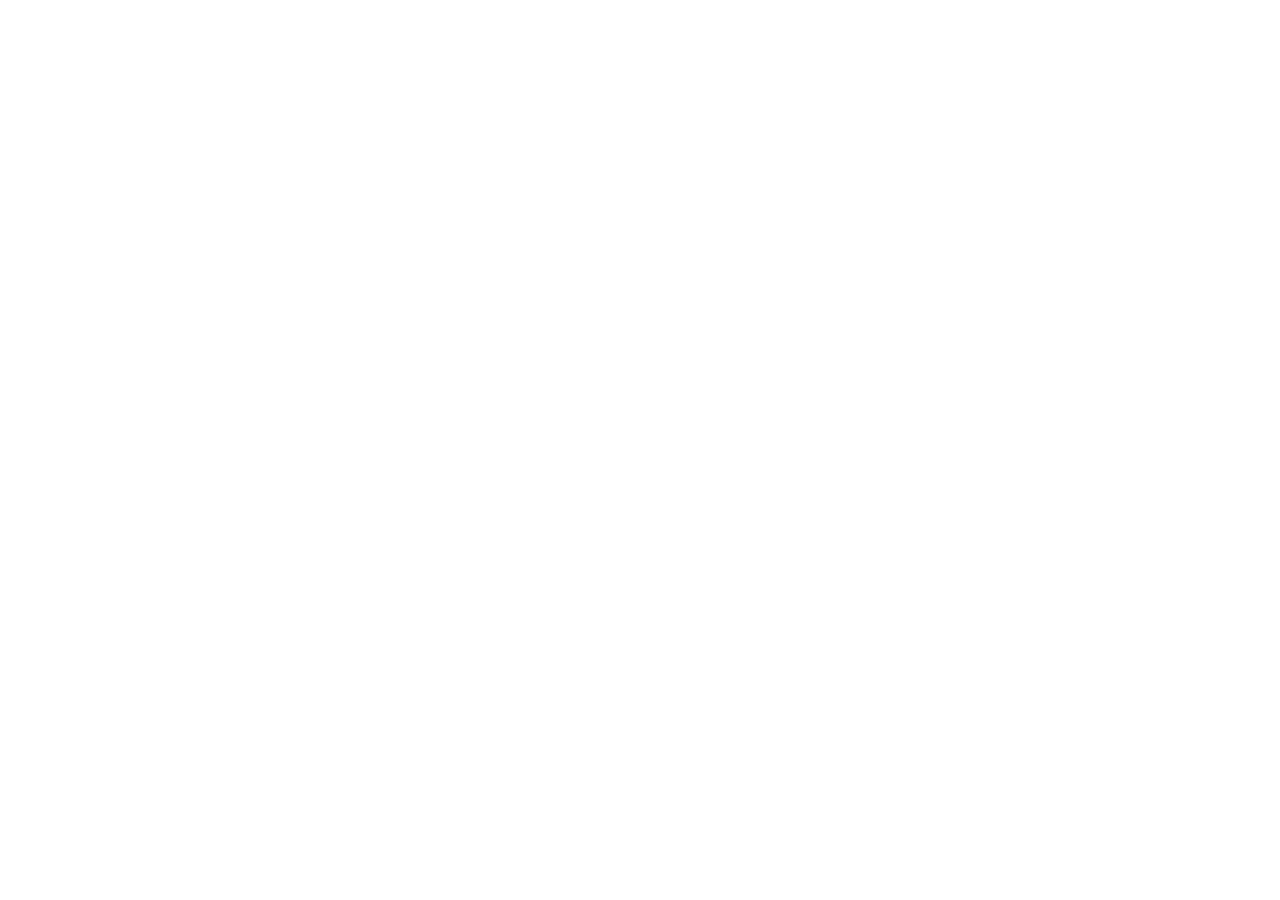
==== commit 49165000: "Legal pages moved to scrollsense.app: redirect the old addresses" ====
--- a/delete-account.html
+++ b/delete-account.html
@@ -2,79 +2,15 @@
 <html lang="en">
 <head>
   <meta charset="utf-8">
-  <meta name="viewport" content="width=device-width, initial-scale=1, viewport-fit=cover">
-  <meta name="description" content="How to delete your ScrollSense account and data on Android and iPhone.">
-  <meta name="theme-color" content="#000000">
-  <title>Delete your account | ScrollSense</title>
-  <link rel="icon" href="favicon.png" type="image/png">
-  <link rel="preload" href="fonts/dm-sans-latin-opsz-normal.woff2" as="font" type="font/woff2" crossorigin>
-  <link rel="stylesheet" href="legal.css">
+  <meta name="viewport" content="width=device-width, initial-scale=1">
+  <title>Moved to scrollsense.app</title>
+  <link rel="canonical" href="https://scrollsense.app/delete-account/">
+  <meta http-equiv="refresh" content="0; url=https://scrollsense.app/delete-account/">
+  <meta name="robots" content="noindex">
+  <style>body{margin:0;min-height:100vh;display:grid;place-items:center;background:#000;color:#f2ede3;font:17px/1.6 system-ui,sans-serif;text-align:center;padding:24px}a{color:#d4b786}</style>
 </head>
 <body>
-  <div class="shell">
-    <header class="top">
-      <a class="brand" href="https://scrollsense.app"><img src="favicon.png" alt="" width="28" height="28">ScrollSense</a>
-      <nav class="nav" aria-label="Legal pages">
-        <a href="terms-of-service.html">Terms</a>
-        <a href="privacy-policy.html">Privacy</a>
-        <a href="delete-account.html" aria-current="page">Delete account</a>
-      </nav>
-    </header>
-    <main>
-
-      <div class="intro">
-        <h1>Delete your account</h1>
-        <p class="lede">You can delete your account in the app in under a minute. If you can't open the app, email us and we'll do it for you.</p>
-        <p class="updated">Last updated 7 November 2026.</p>
-      </div>
-
-      <section id="in-app">
-        <h2>In the app</h2>
-        <p>The steps are the same on Android and iPhone.</p>
-        <ol class="steps">
-          <li>Open ScrollSense.</li>
-          <li>Go to <strong>Settings</strong>.</li>
-          <li>Scroll down to <strong>Account management</strong>.</li>
-          <li>Tap <strong>Delete account</strong> and confirm.</li>
-        </ol>
-        <p>Google or Apple may ask you to sign in again first, to make sure it's you.</p>
-        <p class="note">Deleting your account doesn't cancel your subscription. Cancel it in Google Play (Payments &amp; subscriptions) or on iPhone in Settings &gt; your name &gt; Subscriptions.</p>
-      </section>
-
-      <section id="email">
-        <h2>Without the app</h2>
-        <p>Email us from the address you signed in with, with the subject <strong>ScrollSense account deletion</strong>. Don't send a password or ID. We'll delete the account within 30 days and email you when it's done.</p>
-        <a class="button" href="mailto:scrollsense.support@gmail.com?subject=ScrollSense%20account%20deletion&amp;body=Please%20delete%20the%20ScrollSense%20account%20for%20this%20email%20address.">Email a deletion request</a>
-        <p><span class="copy">scrollsense.support@gmail.com</span></p>
-      </section>
-
-      <section id="what">
-        <h2>What gets deleted</h2>
-        <ul>
-          <li>Your ScrollSense sign-in account (your name, email, profile picture and account ID in Firebase Authentication).</li>
-          <li>Everything ScrollSense stored on that phone: focus plans, settings, history, attention span stats and cached weather.</li>
-        </ul>
-        <h3>What stays</h3>
-        <ul>
-          <li>Purchase records kept by Google Play, Apple and RevenueCat, which the law requires for tax, billing and fraud prevention.</li>
-          <li>Crash reports on Android, which aren't linked to your account and are deleted by Firebase Crashlytics after 90 days.</li>
-          <li>Data on another phone you used. Delete the account or use <strong>Reset local data</strong> there too, or uninstall the app.</li>
-        </ul>
-      </section>
-
-      <section id="help">
-        <h2>Need help?</h2>
-        <p>Email <a href="mailto:scrollsense.support@gmail.com">scrollsense.support@gmail.com</a>.</p>
-      </section>
-    </main>
-    <footer>
-      <span>&copy; 2026 ScrollSense. All rights reserved.</span>
-      <nav aria-label="More">
-        <a href="https://scrollsense.app">scrollsense.app</a>
-        <a href="index.html">All legal pages</a>
-        <a href="mailto:scrollsense.support@gmail.com">Contact</a>
-      </nav>
-    </footer>
-  </div>
+  <p>This page has moved to <a href="https://scrollsense.app/delete-account/">https://scrollsense.app/delete-account/</a>.</p>
+  <script>location.replace('https://scrollsense.app/delete-account/');</script>
 </body>
 </html>
